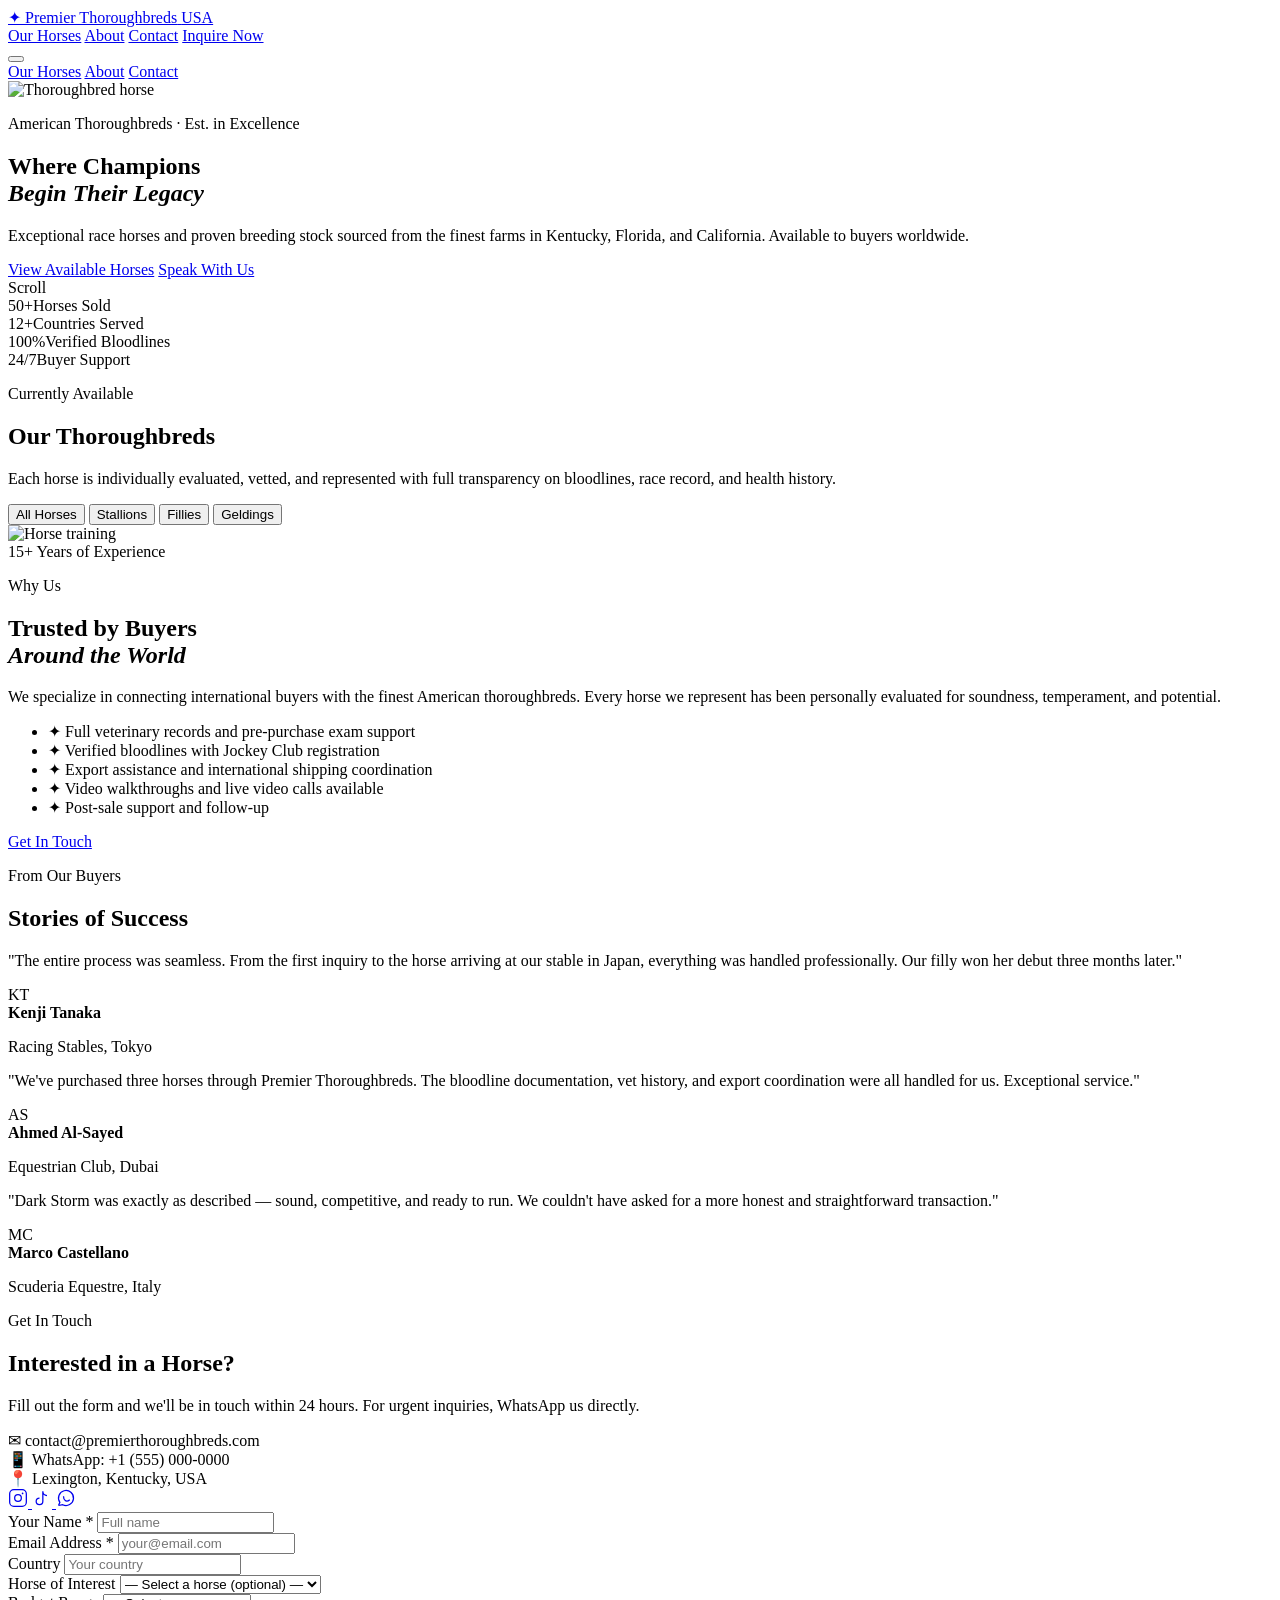
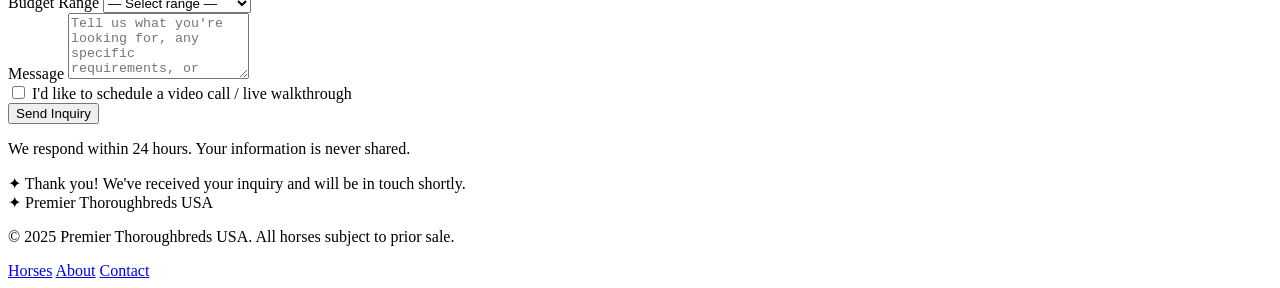
==== index.html @ 8869f975 "Add files via upload" ====
<!DOCTYPE html>
<html lang="en">
<head>
<meta charset="UTF-8">
<meta name="viewport" content="width=device-width, initial-scale=1.0">
<title>Premier Thoroughbreds USA — World-Class Horses From America</title>
<meta name="description" content="Acquire exceptional American thoroughbreds — race-ready, proven bloodlines, and elite breeding stock sourced from the best farms in Kentucky, Florida, and beyond.">
<link rel="preconnect" href="https://fonts.googleapis.com">
<link rel="preconnect" href="https://fonts.gstatic.com" crossorigin>
<link href="https://fonts.googleapis.com/css2?family=Cormorant+Garamond:ital,wght@0,300;0,400;0,600;1,300;1,400&family=Outfit:wght@300;400;500&display=swap" rel="stylesheet">
<link rel="stylesheet" href="css/style.css">
</head>
<body>

<!-- Navigation -->
<nav class="nav" id="nav">
  <div class="nav-inner">
    <a href="index.html" class="logo">
      <span class="logo-mark">✦</span>
      <span class="logo-text">Premier Thoroughbreds</span>
      <span class="logo-sub">USA</span>
    </a>
    <div class="nav-links">
      <a href="index.html#horses">Our Horses</a>
      <a href="index.html#about">About</a>
      <a href="index.html#contact">Contact</a>
      <a href="index.html#contact" class="nav-cta">Inquire Now</a>
    </div>
    <button class="hamburger" id="hamburger" aria-label="Menu">
      <span></span><span></span><span></span>
    </button>
  </div>
  <div class="mobile-menu" id="mobileMenu">
    <a href="index.html#horses">Our Horses</a>
    <a href="index.html#about">About</a>
    <a href="index.html#contact">Contact</a>
  </div>
</nav>

<!-- Hero -->
<section class="hero">
  <div class="hero-bg">
    <img src="https://images.unsplash.com/photo-1534773728080-33d31da27ae5?w=1600&q=85" alt="Thoroughbred horse" class="hero-img">
    <div class="hero-overlay"></div>
  </div>
  <div class="hero-content">
    <p class="hero-eyebrow">American Thoroughbreds · Est. in Excellence</p>
    <h1 class="hero-title">Where Champions<br><em>Begin Their Legacy</em></h1>
    <p class="hero-sub">Exceptional race horses and proven breeding stock sourced from the finest farms in Kentucky, Florida, and California. Available to buyers worldwide.</p>
    <div class="hero-actions">
      <a href="#horses" class="btn-primary">View Available Horses</a>
      <a href="#contact" class="btn-ghost">Speak With Us</a>
    </div>
  </div>
  <div class="hero-scroll">
    <span>Scroll</span>
    <div class="scroll-line"></div>
  </div>
</section>

<!-- Stats bar -->
<div class="stats-bar">
  <div class="stat"><span class="stat-num">50+</span><span class="stat-label">Horses Sold</span></div>
  <div class="stat-div"></div>
  <div class="stat"><span class="stat-num">12+</span><span class="stat-label">Countries Served</span></div>
  <div class="stat-div"></div>
  <div class="stat"><span class="stat-num">100%</span><span class="stat-label">Verified Bloodlines</span></div>
  <div class="stat-div"></div>
  <div class="stat"><span class="stat-num">24/7</span><span class="stat-label">Buyer Support</span></div>
</div>

<!-- Horses Section -->
<section class="section" id="horses">
  <div class="container">
    <div class="section-header">
      <p class="eyebrow">Currently Available</p>
      <h2 class="section-title">Our Thoroughbreds</h2>
      <p class="section-sub">Each horse is individually evaluated, vetted, and represented with full transparency on bloodlines, race record, and health history.</p>
    </div>

    <!-- Filter bar -->
    <div class="filters">
      <button class="filter-btn active" data-filter="all">All Horses</button>
      <button class="filter-btn" data-filter="Stallion">Stallions</button>
      <button class="filter-btn" data-filter="Filly">Fillies</button>
      <button class="filter-btn" data-filter="Gelding">Geldings</button>
    </div>

    <div class="horses-grid" id="horsesGrid">
      <!-- Injected by JS -->
    </div>
  </div>
</section>

<!-- About Section -->
<section class="section section-dark" id="about">
  <div class="container about-grid">
    <div class="about-img-wrap">
      <img src="https://images.unsplash.com/photo-1553284965-83fd3e82fa5a?w=800&q=80" alt="Horse training" class="about-img">
      <div class="about-badge">
        <span class="badge-num">15+</span>
        <span class="badge-label">Years of Experience</span>
      </div>
    </div>
    <div class="about-text">
      <p class="eyebrow">Why Us</p>
      <h2 class="section-title">Trusted by Buyers<br><em>Around the World</em></h2>
      <p>We specialize in connecting international buyers with the finest American thoroughbreds. Every horse we represent has been personally evaluated for soundness, temperament, and potential.</p>
      <ul class="about-list">
        <li><span class="check">✦</span> Full veterinary records and pre-purchase exam support</li>
        <li><span class="check">✦</span> Verified bloodlines with Jockey Club registration</li>
        <li><span class="check">✦</span> Export assistance and international shipping coordination</li>
        <li><span class="check">✦</span> Video walkthroughs and live video calls available</li>
        <li><span class="check">✦</span> Post-sale support and follow-up</li>
      </ul>
      <a href="#contact" class="btn-primary">Get In Touch</a>
    </div>
  </div>
</section>

<!-- Testimonials -->
<section class="section" id="testimonials">
  <div class="container">
    <div class="section-header">
      <p class="eyebrow">From Our Buyers</p>
      <h2 class="section-title">Stories of Success</h2>
    </div>
    <div class="testimonials-grid">
      <div class="testimonial">
        <p class="t-quote">"The entire process was seamless. From the first inquiry to the horse arriving at our stable in Japan, everything was handled professionally. Our filly won her debut three months later."</p>
        <div class="t-author">
          <div class="t-avatar">KT</div>
          <div><strong>Kenji Tanaka</strong><p>Racing Stables, Tokyo</p></div>
        </div>
      </div>
      <div class="testimonial">
        <p class="t-quote">"We've purchased three horses through Premier Thoroughbreds. The bloodline documentation, vet history, and export coordination were all handled for us. Exceptional service."</p>
        <div class="t-author">
          <div class="t-avatar">AS</div>
          <div><strong>Ahmed Al-Sayed</strong><p>Equestrian Club, Dubai</p></div>
        </div>
      </div>
      <div class="testimonial">
        <p class="t-quote">"Dark Storm was exactly as described — sound, competitive, and ready to run. We couldn't have asked for a more honest and straightforward transaction."</p>
        <div class="t-author">
          <div class="t-avatar">MC</div>
          <div><strong>Marco Castellano</strong><p>Scuderia Equestre, Italy</p></div>
        </div>
      </div>
    </div>
  </div>
</section>

<!-- Contact / Interest Form -->
<section class="section section-dark" id="contact">
  <div class="container contact-grid">
    <div class="contact-text">
      <p class="eyebrow">Get In Touch</p>
      <h2 class="section-title">Interested in a Horse?</h2>
      <p>Fill out the form and we'll be in touch within 24 hours. For urgent inquiries, WhatsApp us directly.</p>
      <div class="contact-details">
        <div class="contact-item">
          <span class="c-icon">✉</span>
          <span>contact@premierthoroughbreds.com</span>
        </div>
        <div class="contact-item">
          <span class="c-icon">📱</span>
          <span>WhatsApp: +1 (555) 000-0000</span>
        </div>
        <div class="contact-item">
          <span class="c-icon">📍</span>
          <span>Lexington, Kentucky, USA</span>
        </div>
      </div>
      <div class="social-links">
        <a href="#" class="social-link" aria-label="Instagram">
          <svg width="20" height="20" viewBox="0 0 24 24" fill="none" stroke="currentColor" stroke-width="1.5"><rect x="2" y="2" width="20" height="20" rx="5"/><circle cx="12" cy="12" r="4"/><circle cx="17.5" cy="6.5" r="1" fill="currentColor" stroke="none"/></svg>
        </a>
        <a href="#" class="social-link" aria-label="TikTok">
          <svg width="20" height="20" viewBox="0 0 24 24" fill="none" stroke="currentColor" stroke-width="1.5"><path d="M9 12a4 4 0 1 0 4 4V4a5 5 0 0 0 5 5"/></svg>
        </a>
        <a href="https://wa.me/15550000000" class="social-link" aria-label="WhatsApp">
          <svg width="20" height="20" viewBox="0 0 24 24" fill="none" stroke="currentColor" stroke-width="1.5"><path d="M3 21l1.65-3.8a9 9 0 1 1 3.4 2.9L3 21"/><path d="M9 10c0 5 3.5 7.5 7.5 4"/></svg>
        </a>
      </div>
    </div>

    <form class="contact-form" id="contactForm">
      <div class="form-row">
        <div class="form-group">
          <label for="name">Your Name *</label>
          <input type="text" id="name" name="name" required placeholder="Full name">
        </div>
        <div class="form-group">
          <label for="email">Email Address *</label>
          <input type="email" id="email" name="email" required placeholder="your@email.com">
        </div>
      </div>
      <div class="form-group">
        <label for="country">Country</label>
        <input type="text" id="country" name="country" placeholder="Your country">
      </div>
      <div class="form-group">
        <label for="horse">Horse of Interest</label>
        <select id="horse" name="horse">
          <option value="">— Select a horse (optional) —</option>
        </select>
      </div>
      <div class="form-group">
        <label for="budget">Budget Range</label>
        <select id="budget" name="budget">
          <option value="">— Select range —</option>
          <option>Under $50,000</option>
          <option>$50,000 – $100,000</option>
          <option>$100,000 – $250,000</option>
          <option>$250,000+</option>
          <option>Open / Flexible</option>
        </select>
      </div>
      <div class="form-group">
        <label for="message">Message</label>
        <textarea id="message" name="message" rows="4" placeholder="Tell us what you're looking for, any specific requirements, or questions you have..."></textarea>
      </div>
      <div class="form-group checkbox-group">
        <label class="checkbox-label">
          <input type="checkbox" name="video_call"> I'd like to schedule a video call / live walkthrough
        </label>
      </div>
      <button type="submit" class="btn-primary btn-full" id="submitBtn">
        <span id="btnText">Send Inquiry</span>
      </button>
      <p class="form-note">We respond within 24 hours. Your information is never shared.</p>
      <div class="form-success" id="formSuccess">
        <span>✦</span> Thank you! We've received your inquiry and will be in touch shortly.
      </div>
    </form>
  </div>
</section>

<!-- Footer -->
<footer class="footer">
  <div class="container footer-inner">
    <div class="footer-logo">
      <span class="logo-mark">✦</span>
      <span>Premier Thoroughbreds USA</span>
    </div>
    <p class="footer-copy">© 2025 Premier Thoroughbreds USA. All horses subject to prior sale.</p>
    <div class="footer-links">
      <a href="#horses">Horses</a>
      <a href="#about">About</a>
      <a href="#contact">Contact</a>
    </div>
  </div>
</footer>

<script src="js/horses.js"></script>
<script src="js/main.js"></script>
</body>
</html>
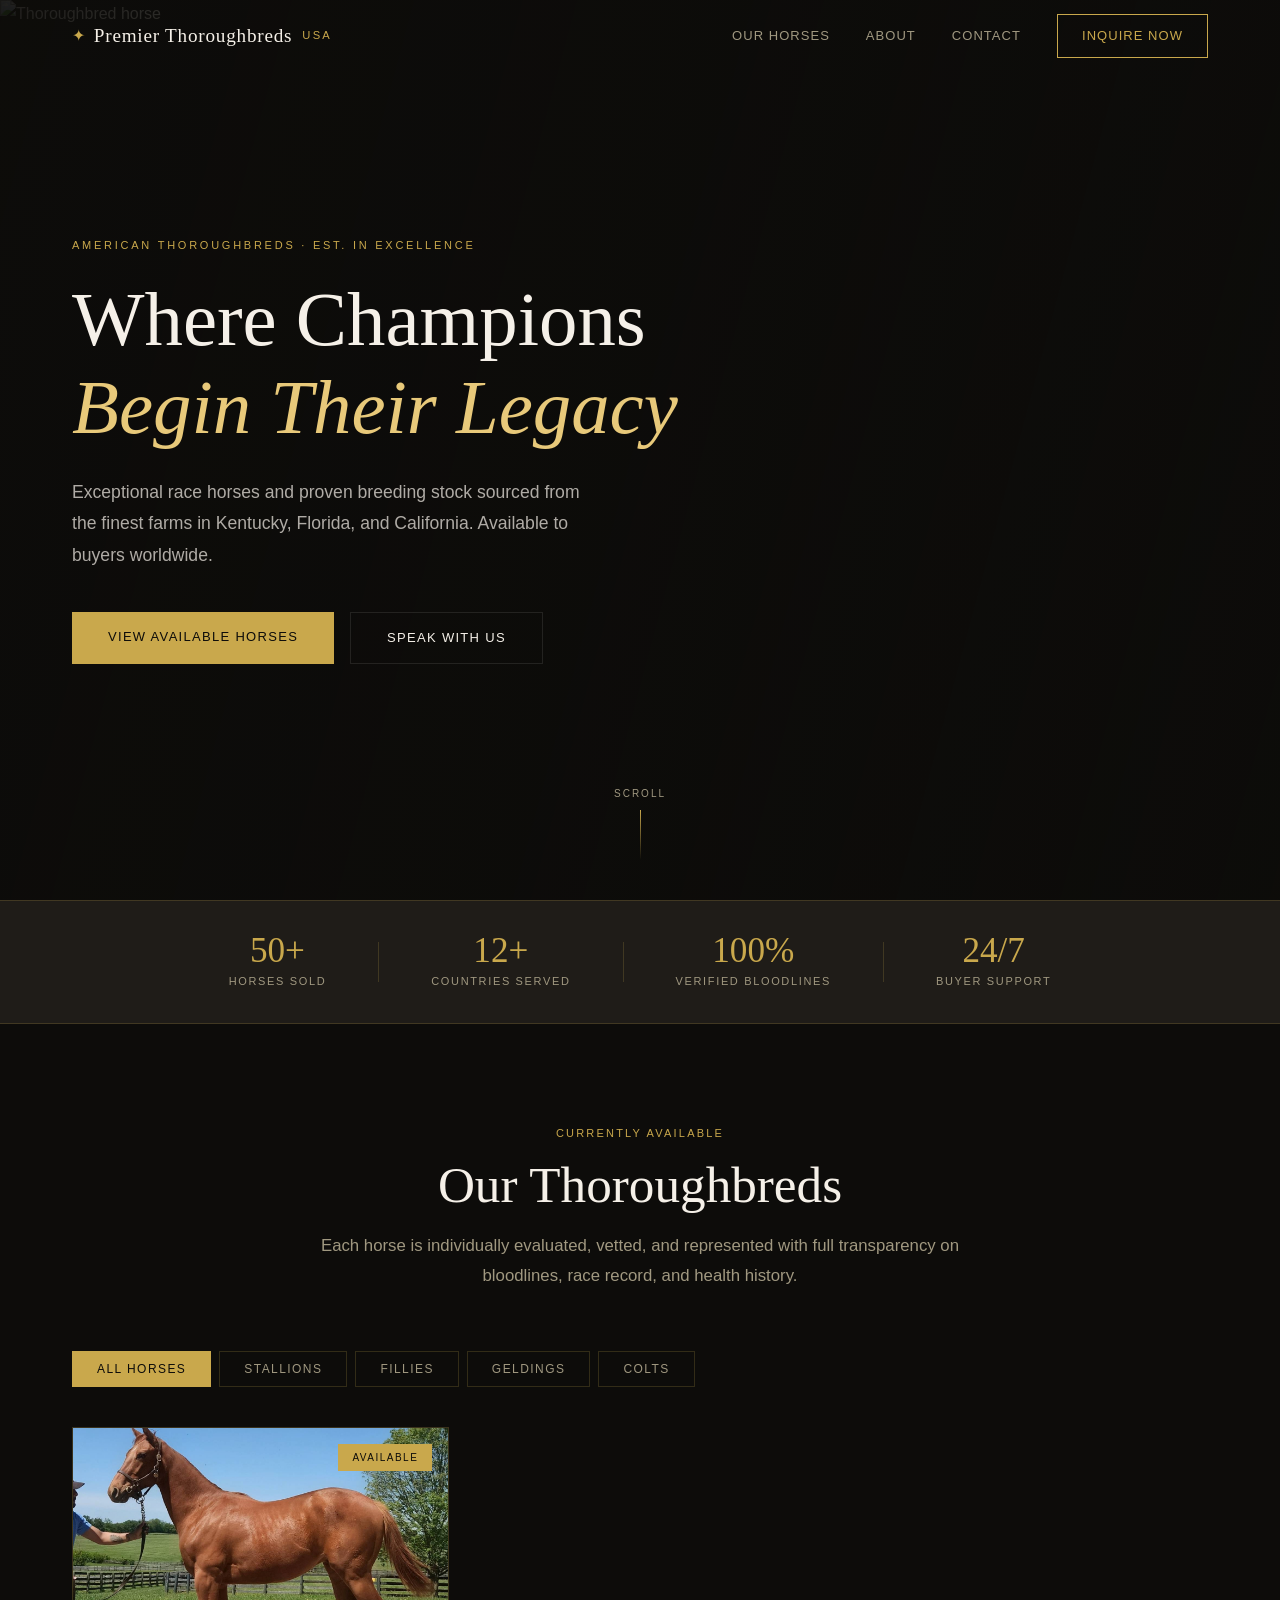
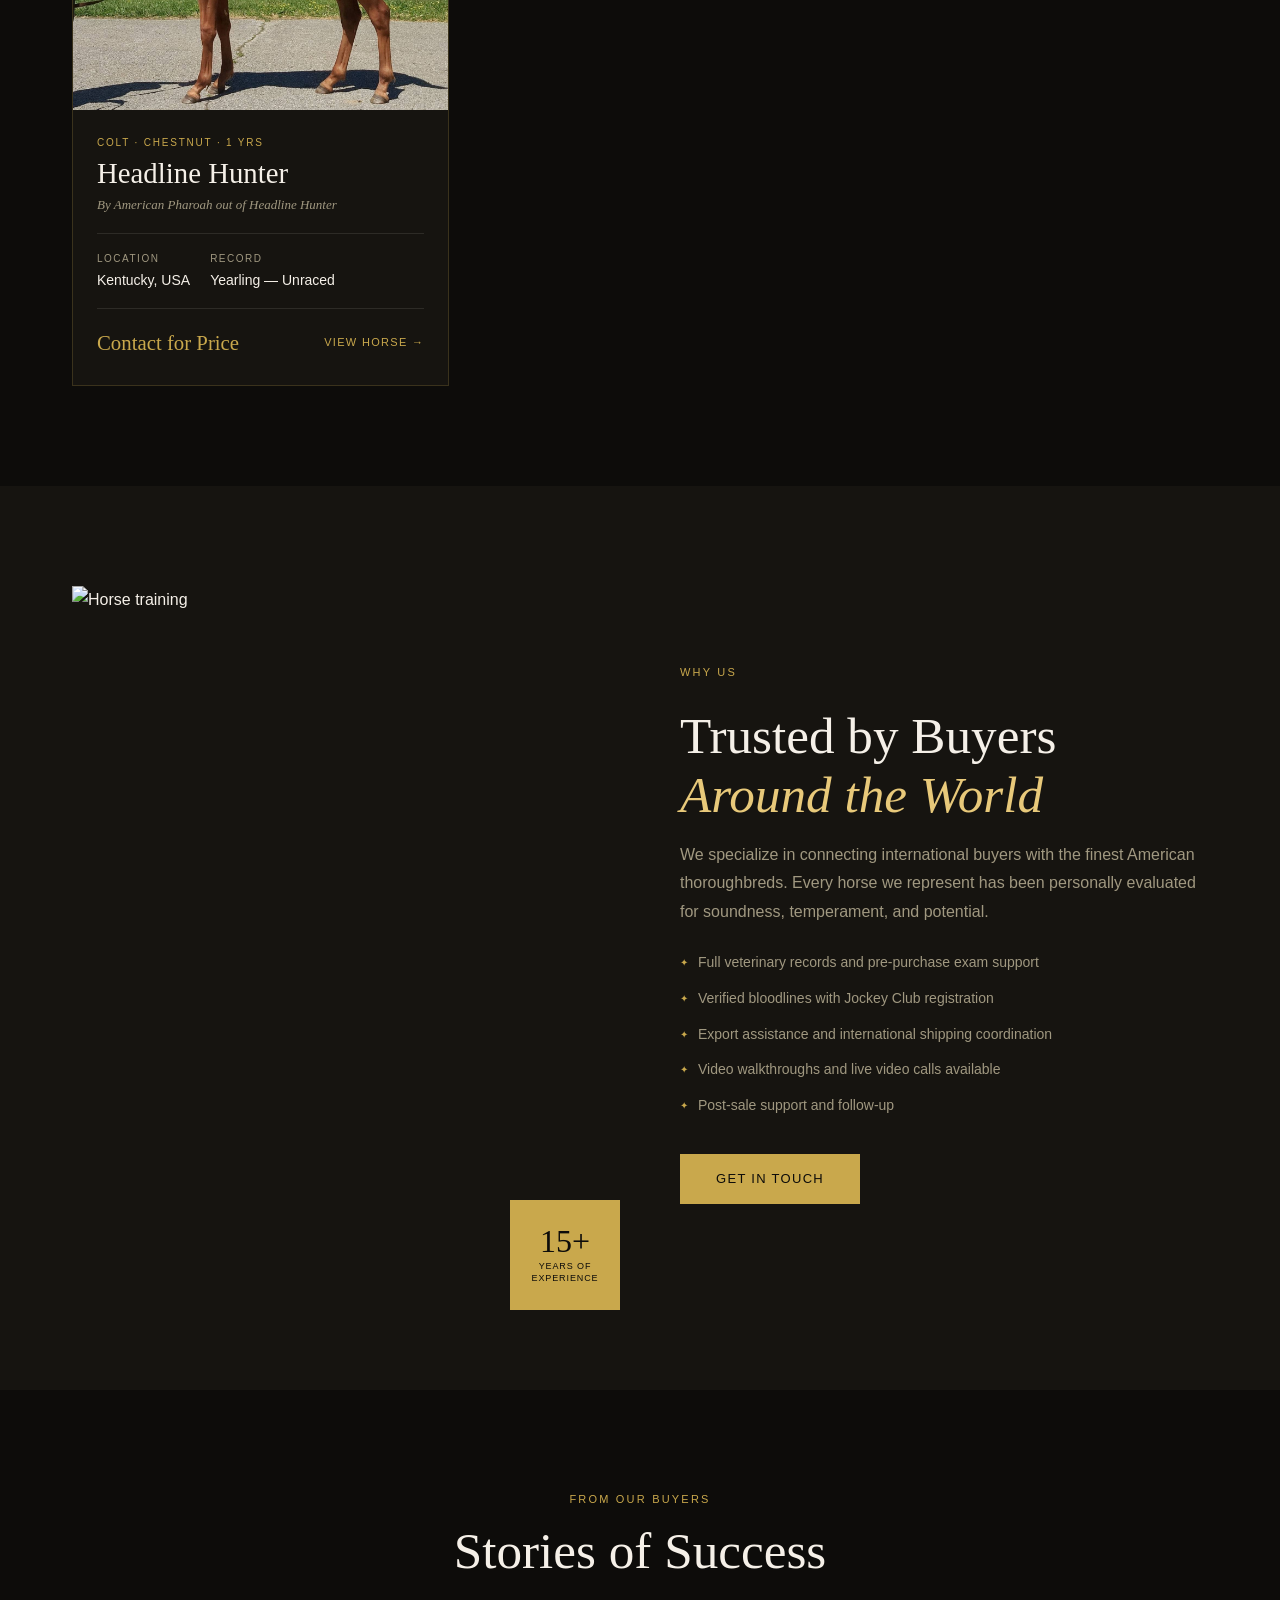
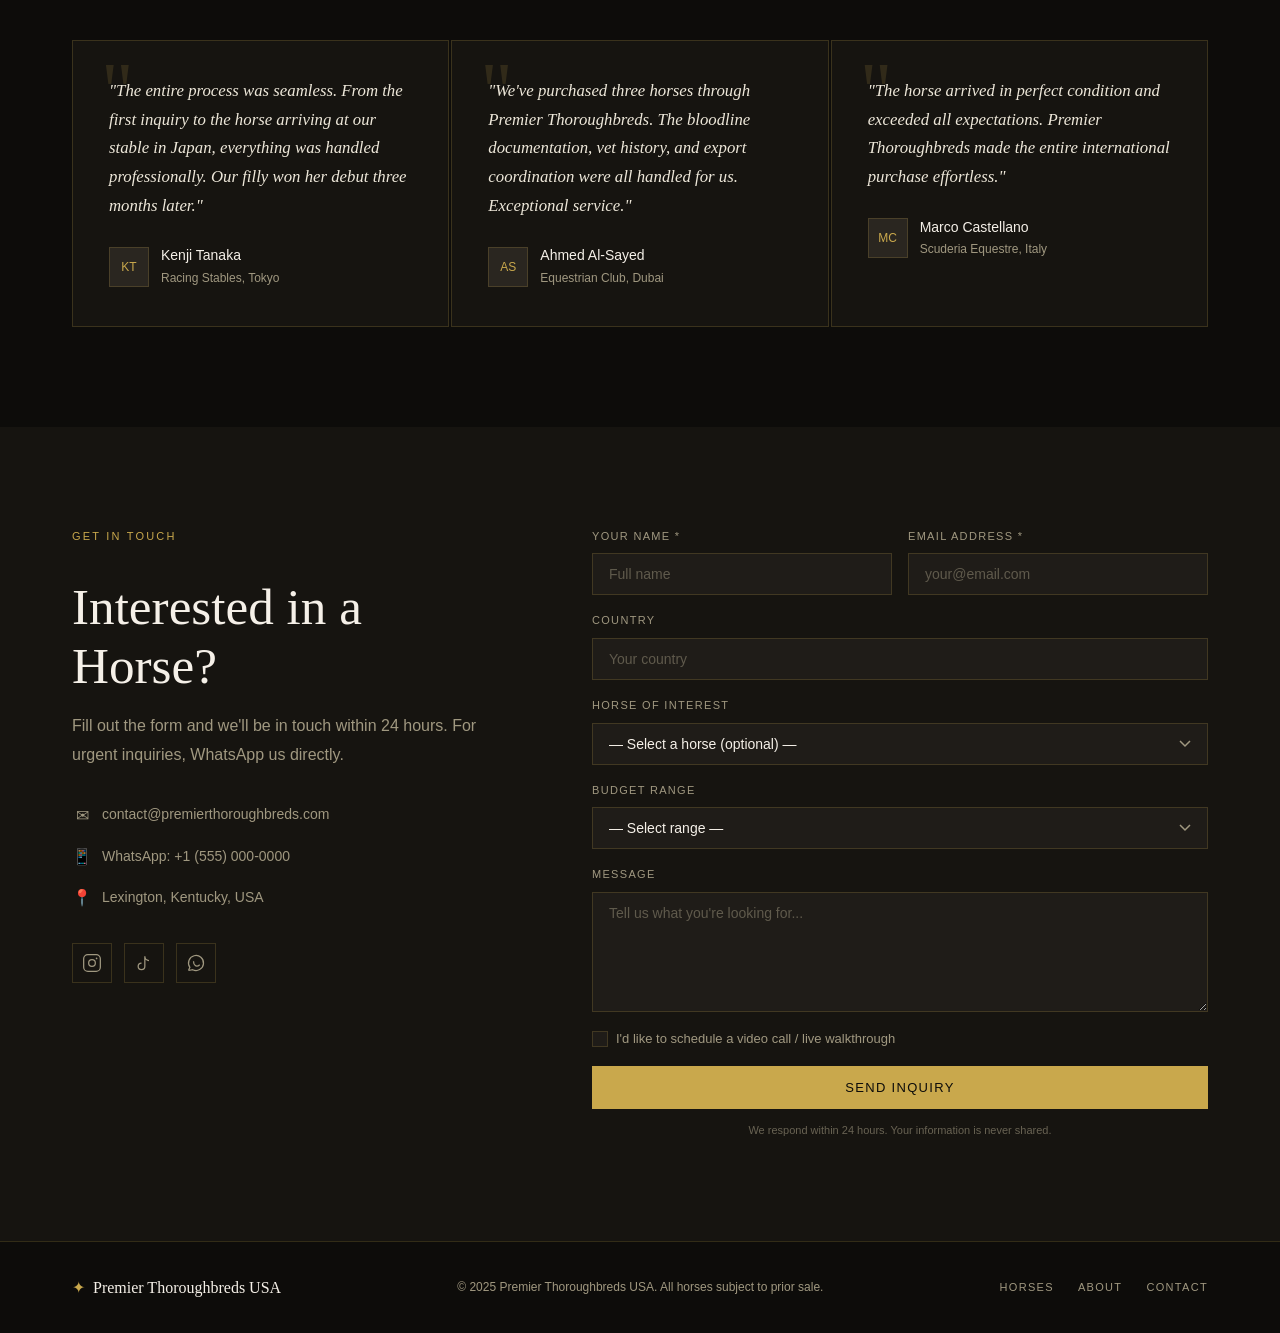
==== commit 77114526: "Update index.html" ====
--- a/index.html
+++ b/index.html
@@ -12,7 +12,6 @@
 </head>
 <body>
 
-<!-- Navigation -->
 <nav class="nav" id="nav">
   <div class="nav-inner">
     <a href="index.html" class="logo">
@@ -37,7 +36,6 @@
   </div>
 </nav>
 
-<!-- Hero -->
 <section class="hero">
   <div class="hero-bg">
     <img src="https://images.unsplash.com/photo-1534773728080-33d31da27ae5?w=1600&q=85" alt="Thoroughbred horse" class="hero-img">
@@ -58,7 +56,6 @@
   </div>
 </section>
 
-<!-- Stats bar -->
 <div class="stats-bar">
   <div class="stat"><span class="stat-num">50+</span><span class="stat-label">Horses Sold</span></div>
   <div class="stat-div"></div>
@@ -69,7 +66,6 @@
   <div class="stat"><span class="stat-num">24/7</span><span class="stat-label">Buyer Support</span></div>
 </div>
 
-<!-- Horses Section -->
 <section class="section" id="horses">
   <div class="container">
     <div class="section-header">
@@ -77,22 +73,17 @@
       <h2 class="section-title">Our Thoroughbreds</h2>
       <p class="section-sub">Each horse is individually evaluated, vetted, and represented with full transparency on bloodlines, race record, and health history.</p>
     </div>
-
-    <!-- Filter bar -->
     <div class="filters">
       <button class="filter-btn active" data-filter="all">All Horses</button>
       <button class="filter-btn" data-filter="Stallion">Stallions</button>
       <button class="filter-btn" data-filter="Filly">Fillies</button>
       <button class="filter-btn" data-filter="Gelding">Geldings</button>
-    </div>
-
-    <div class="horses-grid" id="horsesGrid">
-      <!-- Injected by JS -->
-    </div>
-  </div>
-</section>
-
-<!-- About Section -->
+      <button class="filter-btn" data-filter="Colt">Colts</button>
+    </div>
+    <div class="horses-grid" id="horsesGrid"></div>
+  </div>
+</section>
+
 <section class="section section-dark" id="about">
   <div class="container about-grid">
     <div class="about-img-wrap">
@@ -118,7 +109,6 @@
   </div>
 </section>
 
-<!-- Testimonials -->
 <section class="section" id="testimonials">
   <div class="container">
     <div class="section-header">
@@ -141,7 +131,7 @@
         </div>
       </div>
       <div class="testimonial">
-        <p class="t-quote">"Dark Storm was exactly as described — sound, competitive, and ready to run. We couldn't have asked for a more honest and straightforward transaction."</p>
+        <p class="t-quote">"The horse arrived in perfect condition and exceeded all expectations. Premier Thoroughbreds made the entire international purchase effortless."</p>
         <div class="t-author">
           <div class="t-avatar">MC</div>
           <div><strong>Marco Castellano</strong><p>Scuderia Equestre, Italy</p></div>
@@ -151,7 +141,6 @@
   </div>
 </section>
 
-<!-- Contact / Interest Form -->
 <section class="section section-dark" id="contact">
   <div class="container contact-grid">
     <div class="contact-text">
@@ -159,18 +148,9 @@
       <h2 class="section-title">Interested in a Horse?</h2>
       <p>Fill out the form and we'll be in touch within 24 hours. For urgent inquiries, WhatsApp us directly.</p>
       <div class="contact-details">
-        <div class="contact-item">
-          <span class="c-icon">✉</span>
-          <span>contact@premierthoroughbreds.com</span>
-        </div>
-        <div class="contact-item">
-          <span class="c-icon">📱</span>
-          <span>WhatsApp: +1 (555) 000-0000</span>
-        </div>
-        <div class="contact-item">
-          <span class="c-icon">📍</span>
-          <span>Lexington, Kentucky, USA</span>
-        </div>
+        <div class="contact-item"><span class="c-icon">✉</span><span>contact@premierthoroughbreds.com</span></div>
+        <div class="contact-item"><span class="c-icon">📱</span><span>WhatsApp: +1 (555) 000-0000</span></div>
+        <div class="contact-item"><span class="c-icon">📍</span><span>Lexington, Kentucky, USA</span></div>
       </div>
       <div class="social-links">
         <a href="#" class="social-link" aria-label="Instagram">
@@ -184,7 +164,6 @@
         </a>
       </div>
     </div>
-
     <form class="contact-form" id="contactForm">
       <div class="form-row">
         <div class="form-group">
@@ -219,7 +198,7 @@
       </div>
       <div class="form-group">
         <label for="message">Message</label>
-        <textarea id="message" name="message" rows="4" placeholder="Tell us what you're looking for, any specific requirements, or questions you have..."></textarea>
+        <textarea id="message" name="message" rows="4" placeholder="Tell us what you're looking for..."></textarea>
       </div>
       <div class="form-group checkbox-group">
         <label class="checkbox-label">
@@ -237,7 +216,6 @@
   </div>
 </section>
 
-<!-- Footer -->
 <footer class="footer">
   <div class="container footer-inner">
     <div class="footer-logo">
--- a/css/style.css
+++ b/css/style.css
@@ -0,0 +1,1093 @@
+/* ============================================
+   Premier Thoroughbreds — Main Stylesheet
+   Aesthetic: Refined luxury, editorial, dark
+   Fonts: Cormorant Garamond + Outfit
+   ============================================ */
+
+:root {
+  --gold: #C9A84C;
+  --gold-light: #E8C97A;
+  --dark: #0D0C0A;
+  --dark-2: #161410;
+  --dark-3: #1F1C18;
+  --dark-4: #2A2620;
+  --cream: #F5F0E8;
+  --cream-2: #EDE7D9;
+  --text: #F5F0E8;
+  --text-muted: #A09880;
+  --border: rgba(201, 168, 76, 0.2);
+  --border-light: rgba(245, 240, 232, 0.1);
+  --serif: 'Cormorant Garamond', Georgia, serif;
+  --sans: 'Outfit', sans-serif;
+  --transition: 0.3s cubic-bezier(0.4, 0, 0.2, 1);
+}
+
+*, *::before, *::after { box-sizing: border-box; margin: 0; padding: 0; }
+
+html { scroll-behavior: smooth; }
+
+body {
+  font-family: var(--sans);
+  background: var(--dark);
+  color: var(--text);
+  font-size: 16px;
+  line-height: 1.7;
+  overflow-x: hidden;
+}
+
+img { max-width: 100%; display: block; }
+a { text-decoration: none; color: inherit; }
+
+/* ---- TYPOGRAPHY ---- */
+.eyebrow {
+  font-family: var(--sans);
+  font-size: 11px;
+  font-weight: 500;
+  letter-spacing: 0.2em;
+  text-transform: uppercase;
+  color: var(--gold);
+  margin-bottom: 12px;
+}
+
+h1, h2, h3 {
+  font-family: var(--serif);
+  font-weight: 300;
+  line-height: 1.15;
+}
+
+h1 { font-size: clamp(2.8rem, 6vw, 5.5rem); }
+h2 { font-size: clamp(2rem, 4vw, 3.5rem); }
+h3 { font-size: clamp(1.4rem, 2.5vw, 2rem); }
+
+em { font-style: italic; color: var(--gold-light); }
+
+p { color: var(--text-muted); line-height: 1.8; }
+
+/* ---- LAYOUT ---- */
+.container {
+  max-width: 1200px;
+  margin: 0 auto;
+  padding: 0 2rem;
+}
+
+.section {
+  padding: 100px 0;
+}
+
+.section-dark {
+  background: var(--dark-2);
+}
+
+.section-header {
+  text-align: center;
+  max-width: 640px;
+  margin: 0 auto 60px;
+}
+
+.section-title {
+  margin-bottom: 16px;
+  color: var(--cream);
+}
+
+.section-sub {
+  font-size: 1.05rem;
+}
+
+/* ---- BUTTONS ---- */
+.btn-primary {
+  display: inline-block;
+  padding: 14px 36px;
+  background: var(--gold);
+  color: var(--dark);
+  font-family: var(--sans);
+  font-size: 13px;
+  font-weight: 500;
+  letter-spacing: 0.1em;
+  text-transform: uppercase;
+  border: none;
+  cursor: pointer;
+  transition: var(--transition);
+  position: relative;
+  overflow: hidden;
+}
+
+.btn-primary::after {
+  content: '';
+  position: absolute;
+  inset: 0;
+  background: rgba(255,255,255,0.12);
+  opacity: 0;
+  transition: var(--transition);
+}
+
+.btn-primary:hover::after { opacity: 1; }
+.btn-primary:hover { transform: translateY(-1px); }
+
+.btn-ghost {
+  display: inline-block;
+  padding: 14px 36px;
+  background: transparent;
+  color: var(--cream);
+  font-family: var(--sans);
+  font-size: 13px;
+  font-weight: 400;
+  letter-spacing: 0.1em;
+  text-transform: uppercase;
+  border: 1px solid var(--border-light);
+  cursor: pointer;
+  transition: var(--transition);
+}
+
+.btn-ghost:hover {
+  border-color: var(--gold);
+  color: var(--gold);
+}
+
+.btn-full { width: 100%; text-align: center; }
+
+/* ---- NAV ---- */
+.nav {
+  position: fixed;
+  top: 0;
+  left: 0;
+  right: 0;
+  z-index: 100;
+  padding: 0;
+  transition: var(--transition);
+}
+
+.nav.scrolled {
+  background: rgba(13, 12, 10, 0.95);
+  backdrop-filter: blur(12px);
+  border-bottom: 1px solid var(--border);
+}
+
+.nav-inner {
+  max-width: 1200px;
+  margin: 0 auto;
+  padding: 0 2rem;
+  height: 72px;
+  display: flex;
+  align-items: center;
+  justify-content: space-between;
+}
+
+.logo {
+  display: flex;
+  align-items: center;
+  gap: 8px;
+  font-family: var(--serif);
+  font-size: 1.2rem;
+  font-weight: 300;
+  color: var(--cream);
+  letter-spacing: 0.04em;
+}
+
+.logo-mark {
+  color: var(--gold);
+  font-size: 1rem;
+}
+
+.logo-sub {
+  font-size: 0.7rem;
+  letter-spacing: 0.2em;
+  color: var(--gold);
+  text-transform: uppercase;
+  font-family: var(--sans);
+  margin-left: 2px;
+}
+
+.nav-links {
+  display: flex;
+  align-items: center;
+  gap: 36px;
+}
+
+.nav-links a {
+  font-size: 13px;
+  letter-spacing: 0.08em;
+  text-transform: uppercase;
+  color: var(--text-muted);
+  transition: var(--transition);
+}
+
+.nav-links a:hover { color: var(--cream); }
+
+.nav-cta {
+  padding: 10px 24px !important;
+  border: 1px solid var(--gold) !important;
+  color: var(--gold) !important;
+}
+
+.nav-cta:hover {
+  background: var(--gold) !important;
+  color: var(--dark) !important;
+}
+
+.hamburger {
+  display: none;
+  flex-direction: column;
+  gap: 5px;
+  background: none;
+  border: none;
+  cursor: pointer;
+  padding: 4px;
+}
+
+.hamburger span {
+  display: block;
+  width: 24px;
+  height: 1.5px;
+  background: var(--cream);
+  transition: var(--transition);
+}
+
+.mobile-menu {
+  display: none;
+  flex-direction: column;
+  gap: 0;
+  background: var(--dark-2);
+  border-top: 1px solid var(--border);
+  padding: 0;
+  max-height: 0;
+  overflow: hidden;
+  transition: max-height 0.4s ease;
+}
+
+.mobile-menu.open {
+  display: flex;
+  max-height: 300px;
+  padding: 12px 0;
+}
+
+.mobile-menu a {
+  padding: 14px 2rem;
+  font-size: 14px;
+  letter-spacing: 0.08em;
+  text-transform: uppercase;
+  color: var(--text-muted);
+  border-bottom: 1px solid var(--border-light);
+  transition: var(--transition);
+}
+
+.mobile-menu a:hover { color: var(--gold); }
+
+/* ---- HERO ---- */
+.hero {
+  position: relative;
+  height: 100vh;
+  min-height: 700px;
+  display: flex;
+  align-items: center;
+  overflow: hidden;
+}
+
+.hero-bg {
+  position: absolute;
+  inset: 0;
+}
+
+.hero-img {
+  width: 100%;
+  height: 100%;
+  object-fit: cover;
+  transform: scale(1.05);
+  animation: heroZoom 12s ease-out forwards;
+}
+
+@keyframes heroZoom {
+  from { transform: scale(1.08); }
+  to { transform: scale(1.0); }
+}
+
+.hero-overlay {
+  position: absolute;
+  inset: 0;
+  background: linear-gradient(
+    105deg,
+    rgba(13,12,10,0.92) 0%,
+    rgba(13,12,10,0.7) 50%,
+    rgba(13,12,10,0.3) 100%
+  );
+}
+
+.hero-content {
+  position: relative;
+  z-index: 1;
+  max-width: 1200px;
+  margin: 0 auto;
+  padding: 0 2rem;
+  width: 100%;
+}
+
+.hero-eyebrow {
+  font-size: 11px;
+  font-family: var(--sans);
+  font-weight: 400;
+  letter-spacing: 0.25em;
+  text-transform: uppercase;
+  color: var(--gold);
+  margin-bottom: 20px;
+  opacity: 0;
+  animation: fadeUp 0.8s ease 0.2s forwards;
+}
+
+.hero-title {
+  color: var(--cream);
+  margin-bottom: 24px;
+  max-width: 700px;
+  opacity: 0;
+  animation: fadeUp 0.8s ease 0.4s forwards;
+}
+
+.hero-sub {
+  font-size: 1.1rem;
+  color: rgba(245, 240, 232, 0.7);
+  max-width: 520px;
+  margin-bottom: 40px;
+  opacity: 0;
+  animation: fadeUp 0.8s ease 0.6s forwards;
+}
+
+.hero-actions {
+  display: flex;
+  gap: 16px;
+  flex-wrap: wrap;
+  opacity: 0;
+  animation: fadeUp 0.8s ease 0.8s forwards;
+}
+
+.hero-scroll {
+  position: absolute;
+  bottom: 40px;
+  left: 50%;
+  transform: translateX(-50%);
+  display: flex;
+  flex-direction: column;
+  align-items: center;
+  gap: 8px;
+  z-index: 1;
+  opacity: 0;
+  animation: fadeIn 1s ease 1.2s forwards;
+}
+
+.hero-scroll span {
+  font-size: 10px;
+  letter-spacing: 0.2em;
+  text-transform: uppercase;
+  color: var(--text-muted);
+}
+
+.scroll-line {
+  width: 1px;
+  height: 50px;
+  background: linear-gradient(to bottom, var(--gold), transparent);
+  animation: scrollPulse 2s ease-in-out infinite;
+}
+
+@keyframes scrollPulse {
+  0%, 100% { opacity: 0.4; transform: scaleY(1); }
+  50% { opacity: 1; transform: scaleY(0.6); }
+}
+
+@keyframes fadeUp {
+  from { opacity: 0; transform: translateY(24px); }
+  to { opacity: 1; transform: translateY(0); }
+}
+
+@keyframes fadeIn {
+  from { opacity: 0; }
+  to { opacity: 1; }
+}
+
+/* ---- STATS BAR ---- */
+.stats-bar {
+  background: var(--dark-3);
+  border-top: 1px solid var(--border);
+  border-bottom: 1px solid var(--border);
+  padding: 32px 2rem;
+  display: flex;
+  justify-content: center;
+  align-items: center;
+  gap: 0;
+  flex-wrap: wrap;
+}
+
+.stat {
+  display: flex;
+  flex-direction: column;
+  align-items: center;
+  padding: 0 52px;
+}
+
+.stat-num {
+  font-family: var(--serif);
+  font-size: 2.2rem;
+  font-weight: 300;
+  color: var(--gold);
+  line-height: 1;
+}
+
+.stat-label {
+  font-size: 11px;
+  letter-spacing: 0.15em;
+  text-transform: uppercase;
+  color: var(--text-muted);
+  margin-top: 4px;
+}
+
+.stat-div {
+  width: 1px;
+  height: 40px;
+  background: var(--border);
+}
+
+/* ---- HORSES GRID ---- */
+.filters {
+  display: flex;
+  gap: 8px;
+  margin-bottom: 40px;
+  flex-wrap: wrap;
+}
+
+.filter-btn {
+  padding: 10px 24px;
+  background: transparent;
+  border: 1px solid var(--border);
+  color: var(--text-muted);
+  font-family: var(--sans);
+  font-size: 12px;
+  letter-spacing: 0.12em;
+  text-transform: uppercase;
+  cursor: pointer;
+  transition: var(--transition);
+}
+
+.filter-btn:hover, .filter-btn.active {
+  background: var(--gold);
+  border-color: var(--gold);
+  color: var(--dark);
+}
+
+.horses-grid {
+  display: grid;
+  grid-template-columns: repeat(auto-fill, minmax(340px, 1fr));
+  gap: 2px;
+}
+
+.horse-card {
+  background: var(--dark-2);
+  border: 1px solid var(--border);
+  overflow: hidden;
+  cursor: pointer;
+  transition: var(--transition);
+  position: relative;
+}
+
+.horse-card:hover {
+  border-color: var(--gold);
+  transform: translateY(-4px);
+  box-shadow: 0 20px 60px rgba(0,0,0,0.5);
+  z-index: 2;
+}
+
+.horse-img-wrap {
+  position: relative;
+  overflow: hidden;
+  aspect-ratio: 4/3;
+}
+
+.horse-img {
+  width: 100%;
+  height: 100%;
+  object-fit: cover;
+  transition: transform 0.6s ease;
+}
+
+.horse-card:hover .horse-img {
+  transform: scale(1.06);
+}
+
+.horse-status {
+  position: absolute;
+  top: 16px;
+  right: 16px;
+  padding: 5px 14px;
+  font-size: 10px;
+  letter-spacing: 0.15em;
+  text-transform: uppercase;
+  font-weight: 500;
+  background: var(--gold);
+  color: var(--dark);
+}
+
+.horse-body {
+  padding: 24px;
+}
+
+.horse-gender {
+  font-size: 10px;
+  letter-spacing: 0.18em;
+  text-transform: uppercase;
+  color: var(--gold);
+  margin-bottom: 6px;
+}
+
+.horse-name {
+  font-family: var(--serif);
+  font-size: 1.8rem;
+  font-weight: 300;
+  color: var(--cream);
+  margin-bottom: 4px;
+  line-height: 1.1;
+}
+
+.horse-lineage {
+  font-size: 13px;
+  color: var(--text-muted);
+  margin-bottom: 16px;
+  font-style: italic;
+  font-family: var(--serif);
+}
+
+.horse-meta {
+  display: flex;
+  gap: 20px;
+  margin-bottom: 16px;
+  padding-top: 16px;
+  border-top: 1px solid var(--border-light);
+}
+
+.meta-item {
+  display: flex;
+  flex-direction: column;
+  gap: 2px;
+}
+
+.meta-label {
+  font-size: 10px;
+  letter-spacing: 0.15em;
+  text-transform: uppercase;
+  color: var(--text-muted);
+}
+
+.meta-value {
+  font-size: 14px;
+  color: var(--cream);
+  font-weight: 400;
+}
+
+.horse-record {
+  font-size: 13px;
+  color: var(--text-muted);
+  margin-bottom: 20px;
+}
+
+.horse-footer {
+  display: flex;
+  align-items: center;
+  justify-content: space-between;
+  padding-top: 16px;
+  border-top: 1px solid var(--border-light);
+}
+
+.horse-price {
+  font-family: var(--serif);
+  font-size: 1.3rem;
+  color: var(--gold);
+  font-weight: 300;
+}
+
+.horse-cta {
+  font-size: 11px;
+  letter-spacing: 0.12em;
+  text-transform: uppercase;
+  color: var(--gold);
+  border-bottom: 1px solid transparent;
+  transition: var(--transition);
+}
+
+.horse-card:hover .horse-cta {
+  border-color: var(--gold);
+}
+
+/* ---- ABOUT ---- */
+.about-grid {
+  display: grid;
+  grid-template-columns: 1fr 1fr;
+  gap: 80px;
+  align-items: center;
+}
+
+.about-img-wrap {
+  position: relative;
+}
+
+.about-img {
+  width: 100%;
+  aspect-ratio: 3/4;
+  object-fit: cover;
+}
+
+.about-badge {
+  position: absolute;
+  bottom: -20px;
+  right: -20px;
+  width: 110px;
+  height: 110px;
+  background: var(--gold);
+  display: flex;
+  flex-direction: column;
+  align-items: center;
+  justify-content: center;
+  text-align: center;
+  padding: 12px;
+}
+
+.badge-num {
+  font-family: var(--serif);
+  font-size: 2rem;
+  font-weight: 300;
+  color: var(--dark);
+  line-height: 1;
+}
+
+.badge-label {
+  font-size: 9px;
+  font-weight: 500;
+  letter-spacing: 0.1em;
+  text-transform: uppercase;
+  color: var(--dark);
+  margin-top: 4px;
+  line-height: 1.3;
+}
+
+.about-text .section-title { text-align: left; }
+.about-text p { margin-bottom: 24px; }
+
+.about-list {
+  list-style: none;
+  display: flex;
+  flex-direction: column;
+  gap: 12px;
+  margin-bottom: 36px;
+}
+
+.about-list li {
+  display: flex;
+  align-items: flex-start;
+  gap: 10px;
+  font-size: 14px;
+  color: var(--text-muted);
+}
+
+.check {
+  color: var(--gold);
+  flex-shrink: 0;
+  margin-top: 3px;
+  font-size: 10px;
+}
+
+/* ---- TESTIMONIALS ---- */
+.testimonials-grid {
+  display: grid;
+  grid-template-columns: repeat(auto-fit, minmax(300px, 1fr));
+  gap: 2px;
+}
+
+.testimonial {
+  background: var(--dark-2);
+  border: 1px solid var(--border);
+  padding: 36px;
+  position: relative;
+}
+
+.testimonial::before {
+  content: '"';
+  font-family: var(--serif);
+  font-size: 5rem;
+  color: var(--gold);
+  opacity: 0.15;
+  position: absolute;
+  top: 10px;
+  left: 28px;
+  line-height: 1;
+}
+
+.t-quote {
+  font-family: var(--serif);
+  font-size: 1.05rem;
+  color: var(--cream-2);
+  font-style: italic;
+  line-height: 1.7;
+  margin-bottom: 24px;
+  position: relative;
+  z-index: 1;
+}
+
+.t-author {
+  display: flex;
+  align-items: center;
+  gap: 12px;
+}
+
+.t-avatar {
+  width: 40px;
+  height: 40px;
+  background: var(--dark-4);
+  border: 1px solid var(--border);
+  display: flex;
+  align-items: center;
+  justify-content: center;
+  font-size: 12px;
+  font-weight: 500;
+  color: var(--gold);
+  flex-shrink: 0;
+}
+
+.t-author strong {
+  font-size: 14px;
+  font-weight: 500;
+  color: var(--cream);
+  display: block;
+}
+
+.t-author p {
+  font-size: 12px;
+  color: var(--text-muted);
+  margin: 0;
+}
+
+/* ---- CONTACT ---- */
+.contact-grid {
+  display: grid;
+  grid-template-columns: 1fr 1.4fr;
+  gap: 80px;
+  align-items: start;
+}
+
+.contact-text .section-title { text-align: left; }
+.contact-text p { margin-bottom: 32px; }
+
+.contact-details {
+  display: flex;
+  flex-direction: column;
+  gap: 14px;
+  margin-bottom: 32px;
+}
+
+.contact-item {
+  display: flex;
+  align-items: center;
+  gap: 10px;
+  font-size: 14px;
+  color: var(--text-muted);
+}
+
+.c-icon {
+  font-size: 16px;
+  width: 20px;
+  text-align: center;
+}
+
+.social-links {
+  display: flex;
+  gap: 12px;
+}
+
+.social-link {
+  width: 40px;
+  height: 40px;
+  border: 1px solid var(--border);
+  display: flex;
+  align-items: center;
+  justify-content: center;
+  color: var(--text-muted);
+  transition: var(--transition);
+}
+
+.social-link:hover {
+  border-color: var(--gold);
+  color: var(--gold);
+}
+
+/* ---- FORM ---- */
+.contact-form {
+  display: flex;
+  flex-direction: column;
+  gap: 16px;
+}
+
+.form-row {
+  display: grid;
+  grid-template-columns: 1fr 1fr;
+  gap: 16px;
+}
+
+.form-group {
+  display: flex;
+  flex-direction: column;
+  gap: 8px;
+}
+
+.form-group label {
+  font-size: 11px;
+  letter-spacing: 0.12em;
+  text-transform: uppercase;
+  color: var(--text-muted);
+}
+
+.form-group input,
+.form-group select,
+.form-group textarea {
+  background: var(--dark-3);
+  border: 1px solid var(--border);
+  color: var(--cream);
+  font-family: var(--sans);
+  font-size: 14px;
+  padding: 12px 16px;
+  outline: none;
+  transition: var(--transition);
+  width: 100%;
+  -webkit-appearance: none;
+}
+
+.form-group select {
+  cursor: pointer;
+  background-image: url("data:image/svg+xml,%3Csvg xmlns='http://www.w3.org/2000/svg' width='12' height='8' viewBox='0 0 12 8'%3E%3Cpath d='M1 1l5 5 5-5' stroke='%23A09880' stroke-width='1.5' fill='none'/%3E%3C/svg%3E");
+  background-repeat: no-repeat;
+  background-position: right 16px center;
+  padding-right: 40px;
+}
+
+.form-group select option {
+  background: var(--dark-3);
+  color: var(--cream);
+}
+
+.form-group input:focus,
+.form-group select:focus,
+.form-group textarea:focus {
+  border-color: var(--gold);
+  background: var(--dark-4);
+}
+
+.form-group input::placeholder,
+.form-group textarea::placeholder {
+  color: rgba(160, 152, 128, 0.5);
+}
+
+.form-group textarea { resize: vertical; min-height: 120px; }
+
+.checkbox-group label {
+  text-transform: none;
+  letter-spacing: 0;
+  font-size: 13px;
+  display: flex;
+  align-items: center;
+  gap: 8px;
+  cursor: pointer;
+  color: var(--text-muted);
+}
+
+.checkbox-group input[type="checkbox"] {
+  width: 16px;
+  height: 16px;
+  flex-shrink: 0;
+  accent-color: var(--gold);
+  padding: 0;
+}
+
+.form-note {
+  font-size: 11px;
+  color: rgba(160, 152, 128, 0.6);
+  text-align: center;
+  margin-top: -4px;
+}
+
+.form-success {
+  display: none;
+  background: rgba(201, 168, 76, 0.1);
+  border: 1px solid var(--gold);
+  color: var(--gold-light);
+  padding: 16px 20px;
+  font-size: 14px;
+  text-align: center;
+  letter-spacing: 0.05em;
+  gap: 8px;
+}
+
+.form-success.show { display: flex; align-items: center; justify-content: center; }
+
+/* ---- FOOTER ---- */
+.footer {
+  background: var(--dark);
+  border-top: 1px solid var(--border);
+  padding: 32px 0;
+}
+
+.footer-inner {
+  display: flex;
+  align-items: center;
+  justify-content: space-between;
+  flex-wrap: wrap;
+  gap: 16px;
+}
+
+.footer-logo {
+  display: flex;
+  align-items: center;
+  gap: 8px;
+  font-family: var(--serif);
+  font-size: 1rem;
+  color: var(--cream);
+}
+
+.footer-copy {
+  font-size: 12px;
+  color: var(--text-muted);
+}
+
+.footer-links {
+  display: flex;
+  gap: 24px;
+}
+
+.footer-links a {
+  font-size: 11px;
+  letter-spacing: 0.12em;
+  text-transform: uppercase;
+  color: var(--text-muted);
+  transition: var(--transition);
+}
+
+.footer-links a:hover { color: var(--gold); }
+
+/* ---- HORSE DETAIL PAGE ---- */
+.detail-hero {
+  padding-top: 100px;
+  background: var(--dark-2);
+  border-bottom: 1px solid var(--border);
+}
+
+.detail-grid {
+  display: grid;
+  grid-template-columns: 1.2fr 1fr;
+  gap: 60px;
+  align-items: start;
+}
+
+.detail-gallery {
+  position: relative;
+}
+
+.gallery-main {
+  aspect-ratio: 4/3;
+  overflow: hidden;
+}
+
+.gallery-main img {
+  width: 100%;
+  height: 100%;
+  object-fit: cover;
+}
+
+.gallery-thumbs {
+  display: flex;
+  gap: 8px;
+  margin-top: 8px;
+}
+
+.gallery-thumb {
+  flex: 1;
+  aspect-ratio: 4/3;
+  overflow: hidden;
+  cursor: pointer;
+  opacity: 0.6;
+  transition: var(--transition);
+}
+
+.gallery-thumb.active, .gallery-thumb:hover { opacity: 1; }
+
+.gallery-thumb img {
+  width: 100%;
+  height: 100%;
+  object-fit: cover;
+}
+
+.detail-info { padding: 40px 0; }
+
+.detail-highlights {
+  display: flex;
+  flex-wrap: wrap;
+  gap: 8px;
+  margin: 20px 0;
+}
+
+.highlight-tag {
+  padding: 6px 14px;
+  border: 1px solid var(--border);
+  font-size: 11px;
+  letter-spacing: 0.1em;
+  text-transform: uppercase;
+  color: var(--text-muted);
+}
+
+.detail-table {
+  width: 100%;
+  border-collapse: collapse;
+  margin: 24px 0;
+}
+
+.detail-table tr {
+  border-bottom: 1px solid var(--border-light);
+}
+
+.detail-table td {
+  padding: 10px 0;
+  font-size: 14px;
+}
+
+.detail-table td:first-child {
+  color: var(--text-muted);
+  font-size: 11px;
+  letter-spacing: 0.1em;
+  text-transform: uppercase;
+  width: 35%;
+}
+
+.detail-table td:last-child {
+  color: var(--cream);
+}
+
+/* ---- RESPONSIVE ---- */
+@media (max-width: 900px) {
+  .about-grid, .contact-grid, .detail-grid {
+    grid-template-columns: 1fr;
+    gap: 48px;
+  }
+
+  .about-badge { right: 0; bottom: -10px; }
+
+  .stats-bar { gap: 20px; }
+  .stat { padding: 16px 24px; }
+  .stat-div { display: none; }
+}
+
+@media (max-width: 768px) {
+  .nav-links { display: none; }
+  .hamburger { display: flex; }
+
+  .section { padding: 72px 0; }
+
+  .form-row { grid-template-columns: 1fr; }
+
+  .horses-grid { grid-template-columns: 1fr; }
+
+  .footer-inner {
+    flex-direction: column;
+    text-align: center;
+  }
+
+  .hero-actions { flex-direction: column; align-items: flex-start; }
+}
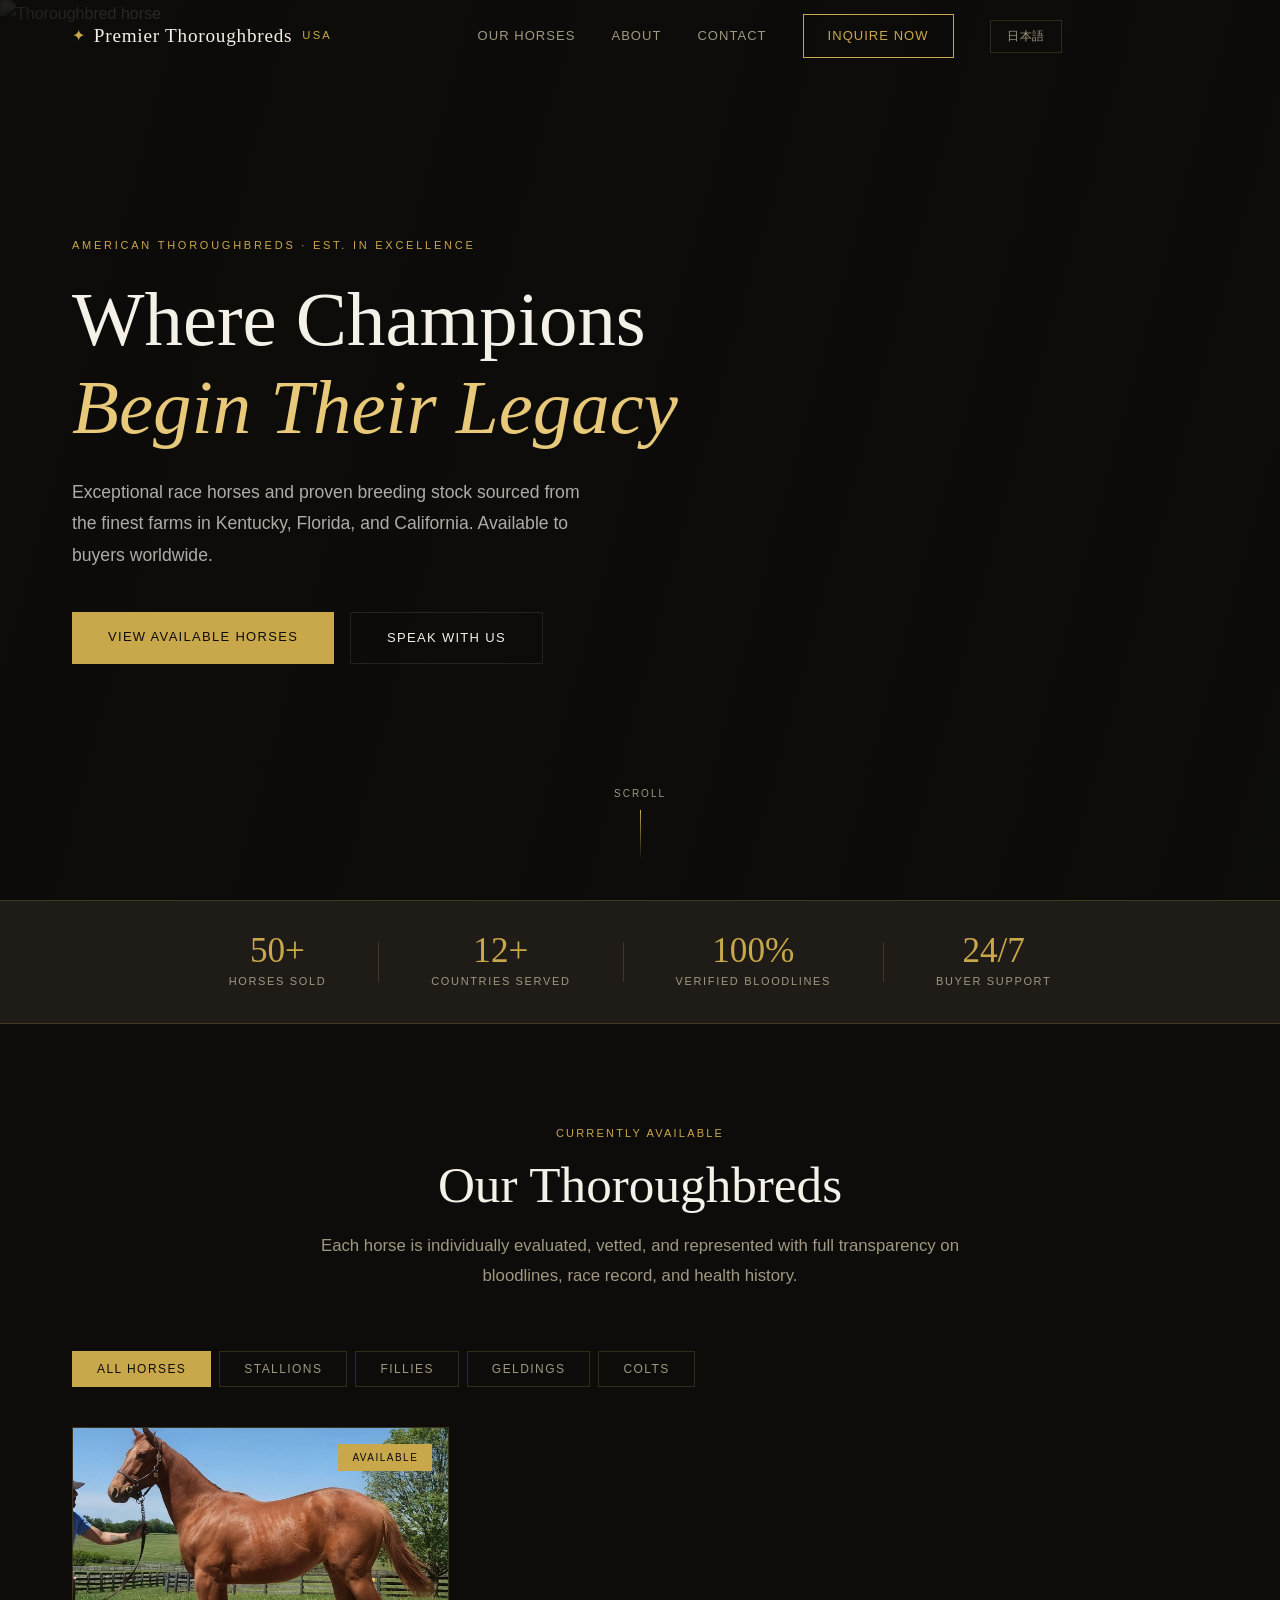
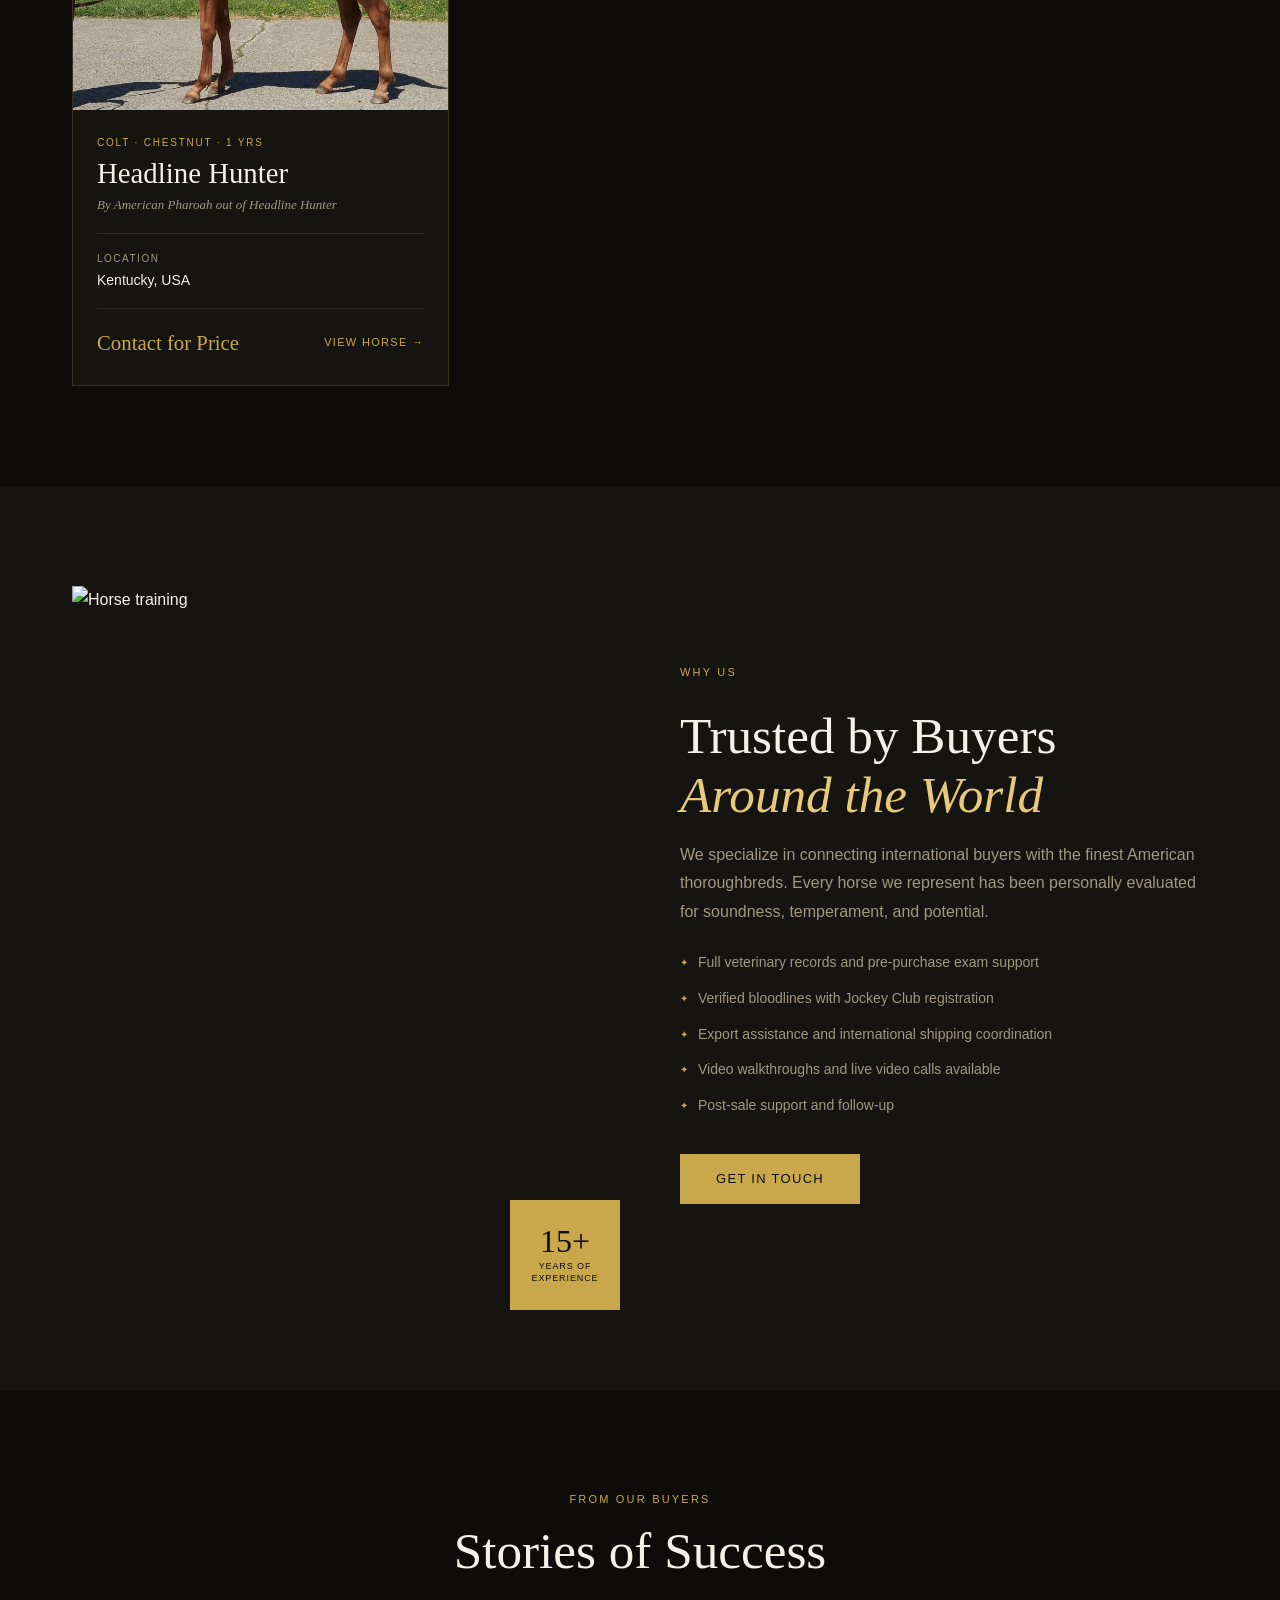
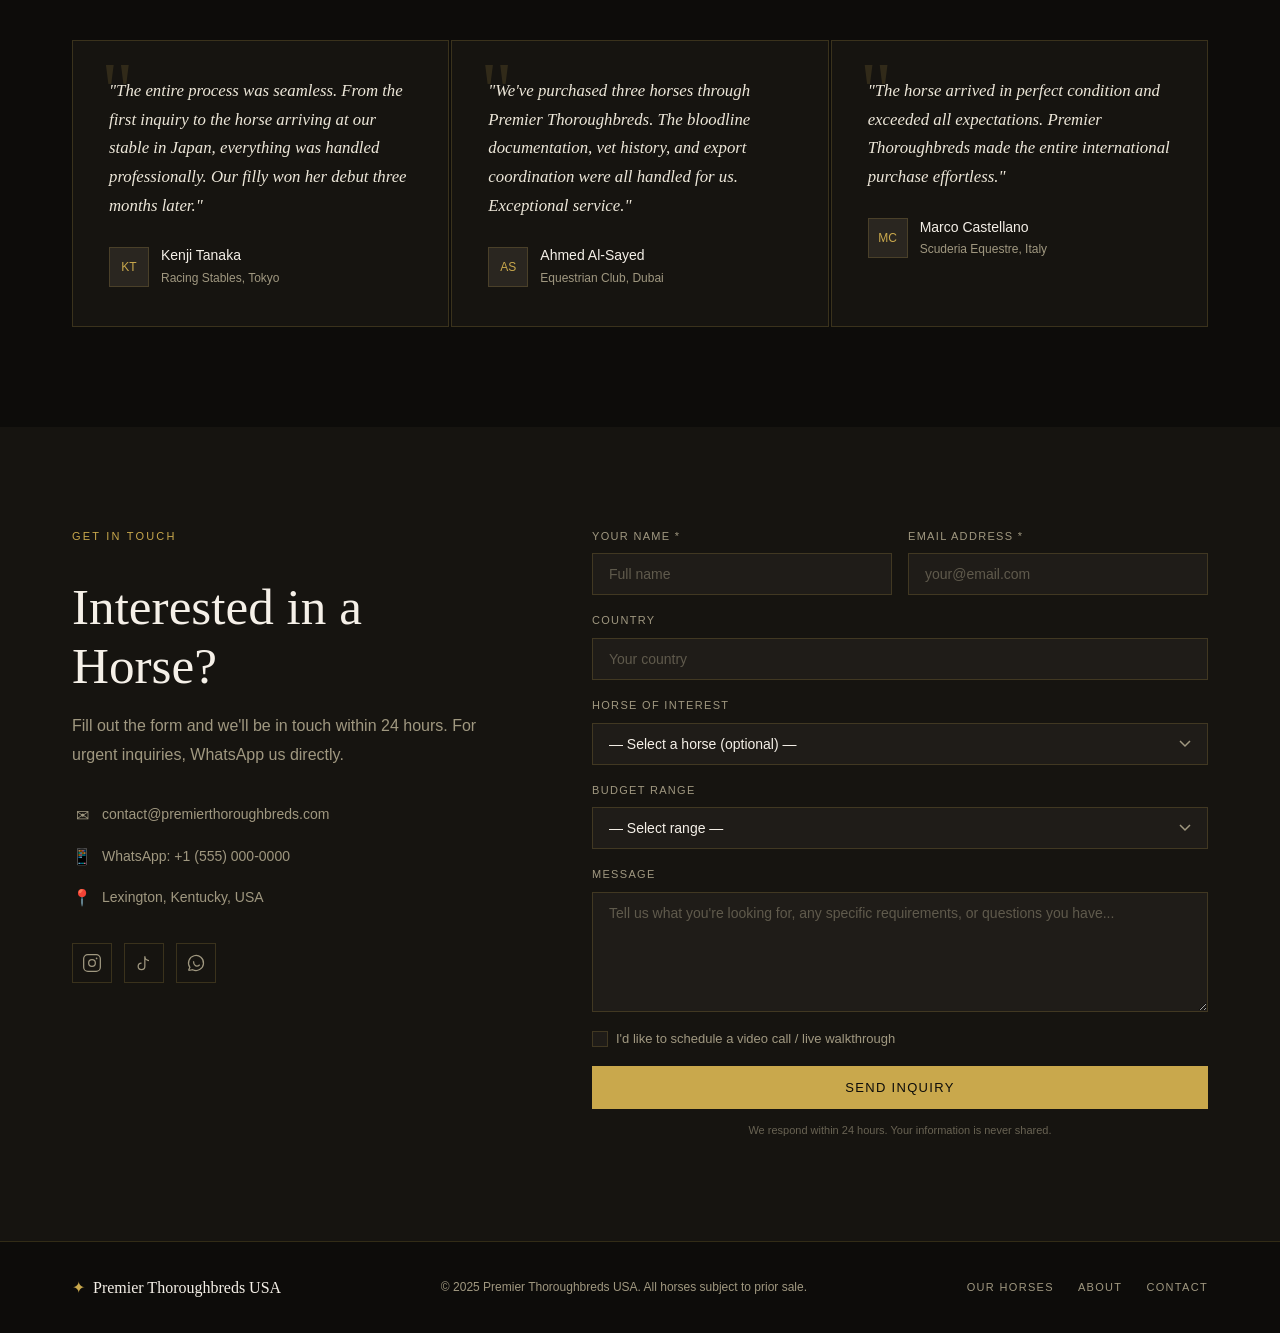
==== commit f1de598f: "Add Japanese language toggle" ====
--- a/index.html
+++ b/index.html
@@ -20,19 +20,23 @@
       <span class="logo-sub">USA</span>
     </a>
     <div class="nav-links">
-      <a href="index.html#horses">Our Horses</a>
-      <a href="index.html#about">About</a>
-      <a href="index.html#contact">Contact</a>
-      <a href="index.html#contact" class="nav-cta">Inquire Now</a>
-    </div>
-    <button class="hamburger" id="hamburger" aria-label="Menu">
-      <span></span><span></span><span></span>
-    </button>
+      <a href="index.html#horses" data-i18n="nav_horses">Our Horses</a>
+      <a href="index.html#about" data-i18n="nav_about">About</a>
+      <a href="index.html#contact" data-i18n="nav_contact">Contact</a>
+      <a href="index.html#contact" class="nav-cta" data-i18n="nav_cta">Inquire Now</a>
+      <button class="lang-toggle" id="langToggle" onclick="toggleLanguage()">日本語</button>
+    </div>
+    <div style="display:flex;align-items:center;gap:12px;">
+      <button class="lang-toggle mobile-lang" id="langToggleMobile" onclick="toggleLanguage()">日本語</button>
+      <button class="hamburger" id="hamburger" aria-label="Menu">
+        <span></span><span></span><span></span>
+      </button>
+    </div>
   </div>
   <div class="mobile-menu" id="mobileMenu">
-    <a href="index.html#horses">Our Horses</a>
-    <a href="index.html#about">About</a>
-    <a href="index.html#contact">Contact</a>
+    <a href="index.html#horses" data-i18n="nav_horses">Our Horses</a>
+    <a href="index.html#about" data-i18n="nav_about">About</a>
+    <a href="index.html#contact" data-i18n="nav_contact">Contact</a>
   </div>
 </nav>
 
@@ -42,12 +46,12 @@
     <div class="hero-overlay"></div>
   </div>
   <div class="hero-content">
-    <p class="hero-eyebrow">American Thoroughbreds · Est. in Excellence</p>
-    <h1 class="hero-title">Where Champions<br><em>Begin Their Legacy</em></h1>
-    <p class="hero-sub">Exceptional race horses and proven breeding stock sourced from the finest farms in Kentucky, Florida, and California. Available to buyers worldwide.</p>
+    <p class="hero-eyebrow" data-i18n="hero_eyebrow">American Thoroughbreds · Est. in Excellence</p>
+    <h1 class="hero-title" data-i18n="hero_title">Where Champions<br><em>Begin Their Legacy</em></h1>
+    <p class="hero-sub" data-i18n="hero_sub">Exceptional race horses and proven breeding stock sourced from the finest farms in Kentucky, Florida, and California. Available to buyers worldwide.</p>
     <div class="hero-actions">
-      <a href="#horses" class="btn-primary">View Available Horses</a>
-      <a href="#contact" class="btn-ghost">Speak With Us</a>
+      <a href="#horses" class="btn-primary" data-i18n="hero_btn1">View Available Horses</a>
+      <a href="#contact" class="btn-ghost" data-i18n="hero_btn2">Speak With Us</a>
     </div>
   </div>
   <div class="hero-scroll">
@@ -57,28 +61,40 @@
 </section>
 
 <div class="stats-bar">
-  <div class="stat"><span class="stat-num">50+</span><span class="stat-label">Horses Sold</span></div>
+  <div class="stat">
+    <span class="stat-num" data-i18n="stat1_num">50+</span>
+    <span class="stat-label" data-i18n="stat1_label">Horses Sold</span>
+  </div>
   <div class="stat-div"></div>
-  <div class="stat"><span class="stat-num">12+</span><span class="stat-label">Countries Served</span></div>
+  <div class="stat">
+    <span class="stat-num" data-i18n="stat2_num">12+</span>
+    <span class="stat-label" data-i18n="stat2_label">Countries Served</span>
+  </div>
   <div class="stat-div"></div>
-  <div class="stat"><span class="stat-num">100%</span><span class="stat-label">Verified Bloodlines</span></div>
+  <div class="stat">
+    <span class="stat-num" data-i18n="stat3_num">100%</span>
+    <span class="stat-label" data-i18n="stat3_label">Verified Bloodlines</span>
+  </div>
   <div class="stat-div"></div>
-  <div class="stat"><span class="stat-num">24/7</span><span class="stat-label">Buyer Support</span></div>
+  <div class="stat">
+    <span class="stat-num" data-i18n="stat4_num">24/7</span>
+    <span class="stat-label" data-i18n="stat4_label">Buyer Support</span>
+  </div>
 </div>
 
 <section class="section" id="horses">
   <div class="container">
     <div class="section-header">
-      <p class="eyebrow">Currently Available</p>
-      <h2 class="section-title">Our Thoroughbreds</h2>
-      <p class="section-sub">Each horse is individually evaluated, vetted, and represented with full transparency on bloodlines, race record, and health history.</p>
+      <p class="eyebrow" data-i18n="horses_eyebrow">Currently Available</p>
+      <h2 class="section-title" data-i18n="horses_title">Our Thoroughbreds</h2>
+      <p class="section-sub" data-i18n="horses_sub">Each horse is individually evaluated, vetted, and represented with full transparency on bloodlines, race record, and health history.</p>
     </div>
     <div class="filters">
-      <button class="filter-btn active" data-filter="all">All Horses</button>
-      <button class="filter-btn" data-filter="Stallion">Stallions</button>
-      <button class="filter-btn" data-filter="Filly">Fillies</button>
-      <button class="filter-btn" data-filter="Gelding">Geldings</button>
-      <button class="filter-btn" data-filter="Colt">Colts</button>
+      <button class="filter-btn active" data-filter="all" data-i18n="filter_all">All Horses</button>
+      <button class="filter-btn" data-filter="Stallion" data-i18n="filter_stallion">Stallions</button>
+      <button class="filter-btn" data-filter="Filly" data-i18n="filter_filly">Fillies</button>
+      <button class="filter-btn" data-filter="Gelding" data-i18n="filter_gelding">Geldings</button>
+      <button class="filter-btn" data-filter="Colt" data-i18n="filter_colt">Colts</button>
     </div>
     <div class="horses-grid" id="horsesGrid"></div>
   </div>
@@ -89,22 +105,22 @@
     <div class="about-img-wrap">
       <img src="https://images.unsplash.com/photo-1553284965-83fd3e82fa5a?w=800&q=80" alt="Horse training" class="about-img">
       <div class="about-badge">
-        <span class="badge-num">15+</span>
-        <span class="badge-label">Years of Experience</span>
+        <span class="badge-num" data-i18n="about_badge_num">15+</span>
+        <span class="badge-label" data-i18n="about_badge_label">Years of Experience</span>
       </div>
     </div>
     <div class="about-text">
-      <p class="eyebrow">Why Us</p>
-      <h2 class="section-title">Trusted by Buyers<br><em>Around the World</em></h2>
-      <p>We specialize in connecting international buyers with the finest American thoroughbreds. Every horse we represent has been personally evaluated for soundness, temperament, and potential.</p>
+      <p class="eyebrow" data-i18n="about_eyebrow">Why Us</p>
+      <h2 class="section-title" data-i18n="about_title">Trusted by Buyers<br><em>Around the World</em></h2>
+      <p data-i18n="about_body">We specialize in connecting international buyers with the finest American thoroughbreds.</p>
       <ul class="about-list">
-        <li><span class="check">✦</span> Full veterinary records and pre-purchase exam support</li>
-        <li><span class="check">✦</span> Verified bloodlines with Jockey Club registration</li>
-        <li><span class="check">✦</span> Export assistance and international shipping coordination</li>
-        <li><span class="check">✦</span> Video walkthroughs and live video calls available</li>
-        <li><span class="check">✦</span> Post-sale support and follow-up</li>
+        <li><span class="check">✦</span> <span data-i18n="about_li1">Full veterinary records and pre-purchase exam support</span></li>
+        <li><span class="check">✦</span> <span data-i18n="about_li2">Verified bloodlines with Jockey Club registration</span></li>
+        <li><span class="check">✦</span> <span data-i18n="about_li3">Export assistance and international shipping coordination</span></li>
+        <li><span class="check">✦</span> <span data-i18n="about_li4">Video walkthroughs and live video calls available</span></li>
+        <li><span class="check">✦</span> <span data-i18n="about_li5">Post-sale support and follow-up</span></li>
       </ul>
-      <a href="#contact" class="btn-primary">Get In Touch</a>
+      <a href="#contact" class="btn-primary" data-i18n="about_btn">Get In Touch</a>
     </div>
   </div>
 </section>
@@ -112,29 +128,29 @@
 <section class="section" id="testimonials">
   <div class="container">
     <div class="section-header">
-      <p class="eyebrow">From Our Buyers</p>
-      <h2 class="section-title">Stories of Success</h2>
+      <p class="eyebrow" data-i18n="test_eyebrow">From Our Buyers</p>
+      <h2 class="section-title" data-i18n="test_title">Stories of Success</h2>
     </div>
     <div class="testimonials-grid">
       <div class="testimonial">
-        <p class="t-quote">"The entire process was seamless. From the first inquiry to the horse arriving at our stable in Japan, everything was handled professionally. Our filly won her debut three months later."</p>
+        <p class="t-quote" data-i18n="test1_quote">"The entire process was seamless..."</p>
         <div class="t-author">
           <div class="t-avatar">KT</div>
-          <div><strong>Kenji Tanaka</strong><p>Racing Stables, Tokyo</p></div>
+          <div><strong data-i18n="test1_name">Kenji Tanaka</strong><p data-i18n="test1_org">Racing Stables, Tokyo</p></div>
         </div>
       </div>
       <div class="testimonial">
-        <p class="t-quote">"We've purchased three horses through Premier Thoroughbreds. The bloodline documentation, vet history, and export coordination were all handled for us. Exceptional service."</p>
+        <p class="t-quote" data-i18n="test2_quote">"We've purchased three horses..."</p>
         <div class="t-author">
           <div class="t-avatar">AS</div>
-          <div><strong>Ahmed Al-Sayed</strong><p>Equestrian Club, Dubai</p></div>
+          <div><strong data-i18n="test2_name">Ahmed Al-Sayed</strong><p data-i18n="test2_org">Equestrian Club, Dubai</p></div>
         </div>
       </div>
       <div class="testimonial">
-        <p class="t-quote">"The horse arrived in perfect condition and exceeded all expectations. Premier Thoroughbreds made the entire international purchase effortless."</p>
+        <p class="t-quote" data-i18n="test3_quote">"The horse arrived in perfect condition..."</p>
         <div class="t-author">
           <div class="t-avatar">MC</div>
-          <div><strong>Marco Castellano</strong><p>Scuderia Equestre, Italy</p></div>
+          <div><strong data-i18n="test3_name">Marco Castellano</strong><p data-i18n="test3_org">Scuderia Equestre, Italy</p></div>
         </div>
       </div>
     </div>
@@ -144,13 +160,13 @@
 <section class="section section-dark" id="contact">
   <div class="container contact-grid">
     <div class="contact-text">
-      <p class="eyebrow">Get In Touch</p>
-      <h2 class="section-title">Interested in a Horse?</h2>
-      <p>Fill out the form and we'll be in touch within 24 hours. For urgent inquiries, WhatsApp us directly.</p>
+      <p class="eyebrow" data-i18n="contact_eyebrow">Get In Touch</p>
+      <h2 class="section-title" data-i18n="contact_title">Interested in a Horse?</h2>
+      <p data-i18n="contact_body">Fill out the form and we'll be in touch within 24 hours.</p>
       <div class="contact-details">
         <div class="contact-item"><span class="c-icon">✉</span><span>contact@premierthoroughbreds.com</span></div>
         <div class="contact-item"><span class="c-icon">📱</span><span>WhatsApp: +1 (555) 000-0000</span></div>
-        <div class="contact-item"><span class="c-icon">📍</span><span>Lexington, Kentucky, USA</span></div>
+        <div class="contact-item"><span class="c-icon">📍</span><span data-i18n="contact_location">Lexington, Kentucky, USA</span></div>
       </div>
       <div class="social-links">
         <a href="#" class="social-link" aria-label="Instagram">
@@ -167,71 +183,67 @@
     <form class="contact-form" id="contactForm">
       <div class="form-row">
         <div class="form-group">
-          <label for="name">Your Name *</label>
-          <input type="text" id="name" name="name" required placeholder="Full name">
+          <label for="name" data-i18n-label="form_name">Your Name *</label>
+          <input type="text" id="name" name="name" required data-i18n="form_name_ph" placeholder="Full name">
         </div>
         <div class="form-group">
-          <label for="email">Email Address *</label>
+          <label for="email" data-i18n-label="form_email">Email Address *</label>
           <input type="email" id="email" name="email" required placeholder="your@email.com">
         </div>
       </div>
       <div class="form-group">
-        <label for="country">Country</label>
-        <input type="text" id="country" name="country" placeholder="Your country">
-      </div>
-      <div class="form-group">
-        <label for="horse">Horse of Interest</label>
+        <label for="country" data-i18n-label="form_country">Country</label>
+        <input type="text" id="country" name="country" data-i18n="form_country_ph" placeholder="Your country">
+      </div>
+      <div class="form-group">
+        <label data-i18n-label="form_horse">Horse of Interest</label>
         <select id="horse" name="horse">
-          <option value="">— Select a horse (optional) —</option>
+          <option value="" data-i18n="form_horse_default">— Select a horse (optional) —</option>
         </select>
       </div>
       <div class="form-group">
-        <label for="budget">Budget Range</label>
+        <label for="budget" data-i18n-label="form_budget">Budget Range</label>
         <select id="budget" name="budget">
-          <option value="">— Select range —</option>
-          <option>Under $50,000</option>
-          <option>$50,000 – $100,000</option>
-          <option>$100,000 – $250,000</option>
-          <option>$250,000+</option>
-          <option>Open / Flexible</option>
+          <option value="" data-i18n="form_budget_default">— Select range —</option>
+          <option data-i18n="form_budget_1">Under $50,000</option>
+          <option data-i18n="form_budget_2">$50,000 – $100,000</option>
+          <option data-i18n="form_budget_3">$100,000 – $250,000</option>
+          <option data-i18n="form_budget_4">$250,000+</option>
+          <option data-i18n="form_budget_5">Open / Flexible</option>
         </select>
       </div>
       <div class="form-group">
-        <label for="message">Message</label>
-        <textarea id="message" name="message" rows="4" placeholder="Tell us what you're looking for..."></textarea>
+        <label for="message" data-i18n-label="form_message">Message</label>
+        <textarea id="message" name="message" rows="4" data-i18n="form_message_ph" placeholder="Tell us what you're looking for..."></textarea>
       </div>
       <div class="form-group checkbox-group">
         <label class="checkbox-label">
-          <input type="checkbox" name="video_call"> I'd like to schedule a video call / live walkthrough
+          <input type="checkbox" name="video_call"> <span data-i18n="form_video">I'd like to schedule a video call / live walkthrough</span>
         </label>
       </div>
       <button type="submit" class="btn-primary btn-full" id="submitBtn">
-        <span id="btnText">Send Inquiry</span>
+        <span id="btnText" data-i18n="form_submit">Send Inquiry</span>
       </button>
-      <p class="form-note">We respond within 24 hours. Your information is never shared.</p>
-      <div class="form-success" id="formSuccess">
-        <span>✦</span> Thank you! We've received your inquiry and will be in touch shortly.
-      </div>
+      <p class="form-note" data-i18n="form_note">We respond within 24 hours. Your information is never shared.</p>
+      <div class="form-success" id="formSuccess"></div>
     </form>
   </div>
 </section>
 
 <footer class="footer">
   <div class="container footer-inner">
-    <div class="footer-logo">
-      <span class="logo-mark">✦</span>
-      <span>Premier Thoroughbreds USA</span>
-    </div>
-    <p class="footer-copy">© 2025 Premier Thoroughbreds USA. All horses subject to prior sale.</p>
+    <div class="footer-logo"><span class="logo-mark">✦</span><span>Premier Thoroughbreds USA</span></div>
+    <p class="footer-copy" data-i18n="footer_copy">© 2025 Premier Thoroughbreds USA. All horses subject to prior sale.</p>
     <div class="footer-links">
-      <a href="#horses">Horses</a>
-      <a href="#about">About</a>
-      <a href="#contact">Contact</a>
+      <a href="#horses" data-i18n="nav_horses">Horses</a>
+      <a href="#about" data-i18n="nav_about">About</a>
+      <a href="#contact" data-i18n="nav_contact">Contact</a>
     </div>
   </div>
 </footer>
 
 <script src="js/horses.js"></script>
+<script src="js/i18n.js"></script>
 <script src="js/main.js"></script>
 </body>
 </html>
--- a/css/style.css
+++ b/css/style.css
@@ -1091,3 +1091,31 @@
 
   .hero-actions { flex-direction: column; align-items: flex-start; }
 }
+
+/* ---- LANGUAGE TOGGLE ---- */
+.lang-toggle {
+  padding: 7px 16px;
+  background: transparent;
+  border: 1px solid var(--border);
+  color: var(--text-muted);
+  font-family: var(--sans);
+  font-size: 12px;
+  letter-spacing: 0.08em;
+  cursor: pointer;
+  transition: var(--transition);
+  white-space: nowrap;
+}
+
+.lang-toggle:hover {
+  border-color: var(--gold);
+  color: var(--gold);
+}
+
+.mobile-lang {
+  display: none;
+}
+
+@media (max-width: 768px) {
+  .mobile-lang { display: block; }
+  /* hide desktop lang toggle on mobile since it's inside nav-links which is hidden */
+}
